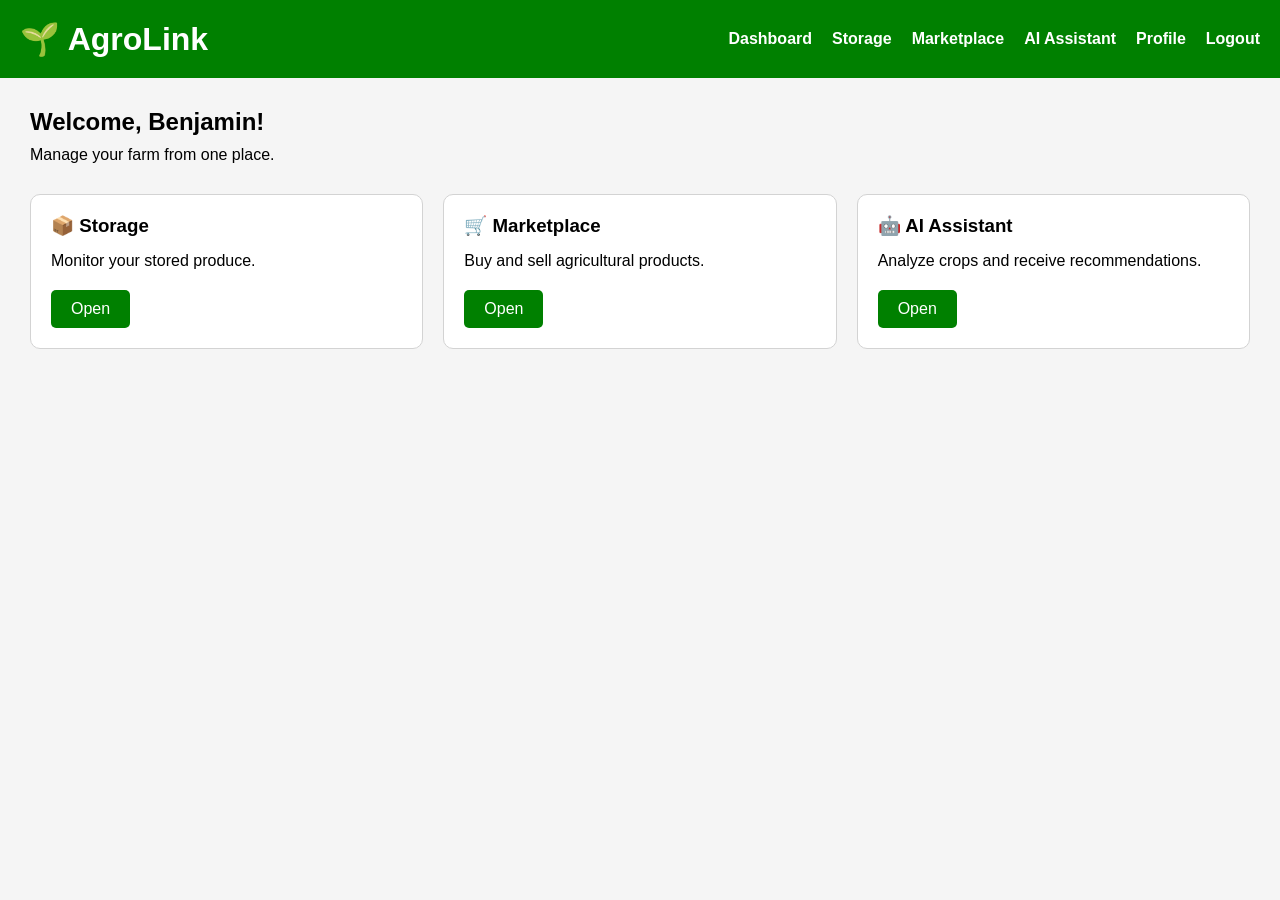
==== pages/dashboard.html @ f993d4ef "Agro-Shield-frontend" ====
<!DOCTYPE html>
<html lang="en">
<head>
    <meta charset="UTF-8">
    <meta name="viewport" content="width=device-width, initial-scale=1.0">
    <title>Dashboard | AgroLink</title>

    <link rel="stylesheet" href="../css/dashboard.css">
</head>

<body>

<header>

    <h1>🌱 AgroLink</h1>

    <nav>
        <a href="dashboard.html">Dashboard</a>
        <a href="storage.html">Storage</a>
        <a href="marketplace.html">Marketplace</a>
        <a href="ai-assistant.html">AI Assistant</a>
        <a href="profile.html">Profile</a>
        <a href="login.html">Logout</a>
    </nav>

</header>

<main>

    <h2>Welcome, Benjamin!</h2>
    <p>Manage your farm from one place.</p>

    <section class="cards">

        <div class="card">
            <h3>📦 Storage</h3>
            <p>Monitor your stored produce.</p>
            <a href="storage.html">Open</a>
        </div>

        <div class="card">
            <h3>🛒 Marketplace</h3>
            <p>Buy and sell agricultural products.</p>
            <a href="marketplace.html">Open</a>
        </div>

        <div class="card">
            <h3>🤖 AI Assistant</h3>
            <p>Analyze crops and receive recommendations.</p>
            <a href="ai-assistant.html">Open</a>
        </div>

    </section>

</main>

<script src="../js/dashboard.js"></script>

</body>
</html>
---- css/dashboard.css ----
* {
    margin: 0;
    padding: 0;
    box-sizing: border-box;
}

body {
    font-family: Arial, Helvetica, sans-serif;
    background-color: whitesmoke;
}

header {
    background-color: green;
    color: white;
    padding: 20px;

    display: flex;
    justify-content: space-between;
    align-items: center;
}

nav {
    display: flex;
    gap: 20px;
}

nav a {
    color: white;
    text-decoration: none;
    font-weight: bold;
}

nav a:hover {
    text-decoration: underline;
}

main {
    padding: 30px;
}

main h2 {
    margin-bottom: 10px;
}

.cards {
    margin-top: 30px;

    display: grid;
    grid-template-columns: repeat(auto-fit, minmax(250px, 1fr));
    gap: 20px;
}

.card {
    background-color: white;
    padding: 20px;
    border-radius: 10px;
    border: 1px solid lightgray;
}

.card h3 {
    margin-bottom: 15px;
}

.card p {
    margin-bottom: 20px;
}

.card a {
    display: inline-block;
    padding: 10px 20px;
    background-color: green;
    color: white;
    text-decoration: none;
    border-radius: 5px;
}

.card a:hover {
    background-color: darkgreen;
}
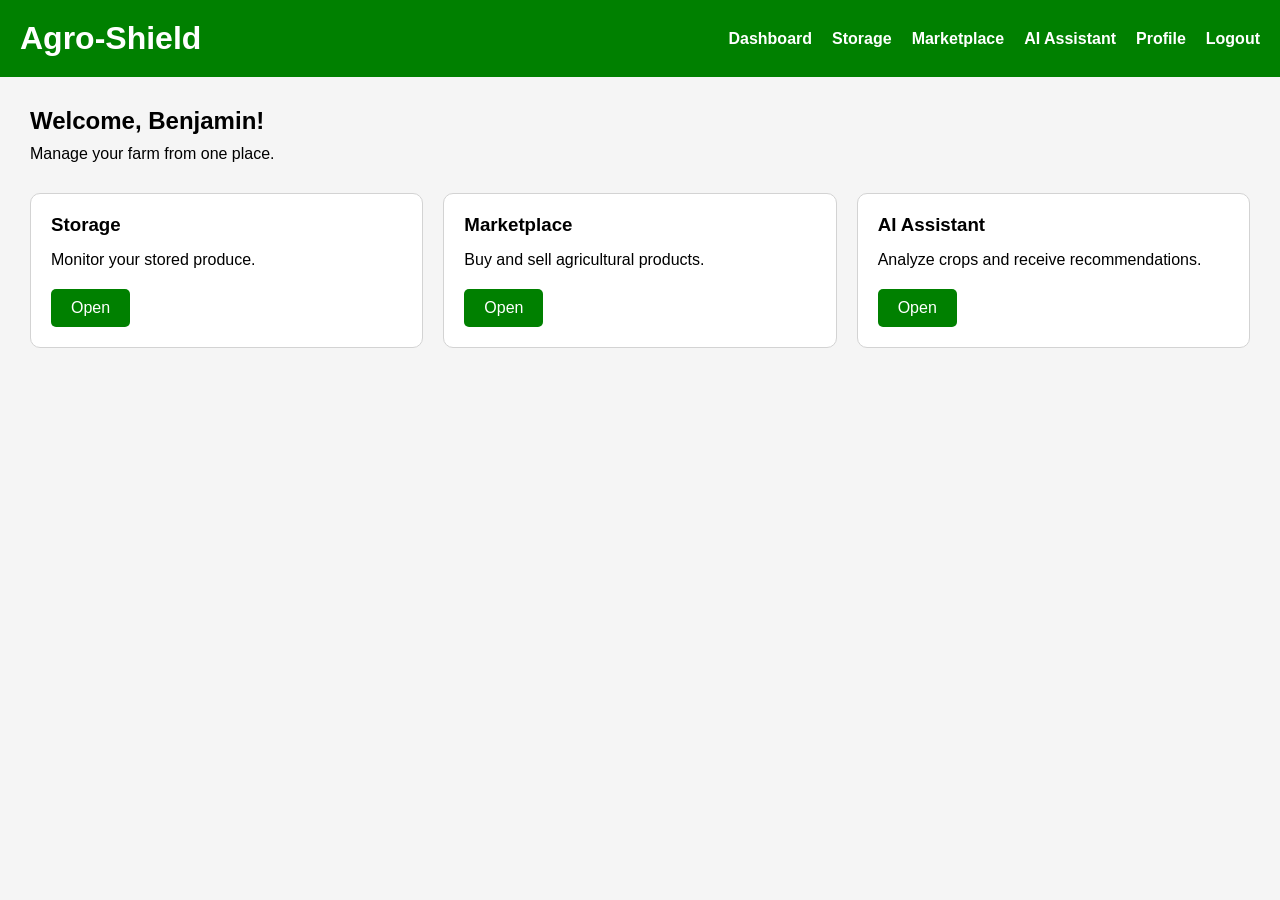
==== commit 7ab0265d: "Agro-Shield-frontend" ====
--- a/pages/dashboard.html
+++ b/pages/dashboard.html
@@ -12,7 +12,7 @@
 
 <header>
 
-    <h1>🌱 AgroLink</h1>
+    <h1>Agro-Shield</h1>
 
     <nav>
         <a href="dashboard.html">Dashboard</a>
@@ -33,19 +33,19 @@
     <section class="cards">
 
         <div class="card">
-            <h3>📦 Storage</h3>
+            <h3>Storage</h3>
             <p>Monitor your stored produce.</p>
             <a href="storage.html">Open</a>
         </div>
 
         <div class="card">
-            <h3>🛒 Marketplace</h3>
+            <h3>Marketplace</h3>
             <p>Buy and sell agricultural products.</p>
             <a href="marketplace.html">Open</a>
         </div>
 
         <div class="card">
-            <h3>🤖 AI Assistant</h3>
+            <h3>AI Assistant</h3>
             <p>Analyze crops and receive recommendations.</p>
             <a href="ai-assistant.html">Open</a>
         </div>
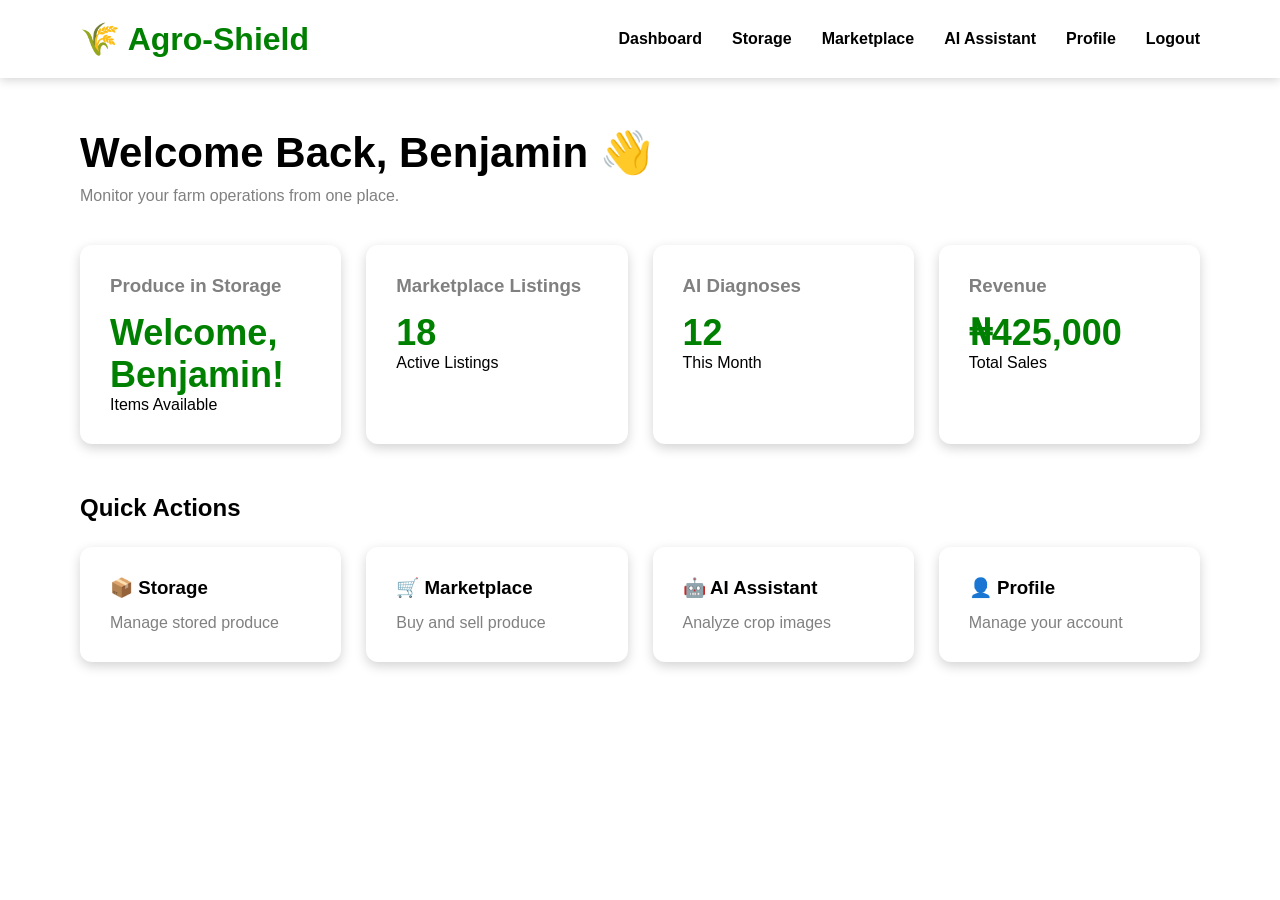
==== commit fd69416f: "Agro-Shield-frontend" ====
--- a/pages/dashboard.html
+++ b/pages/dashboard.html
@@ -3,16 +3,16 @@
 <head>
     <meta charset="UTF-8">
     <meta name="viewport" content="width=device-width, initial-scale=1.0">
-    <title>Dashboard | AgroLink</title>
+    <title>Dashboard | Agro-Shield</title>
 
+    <link rel="stylesheet" href="../css/style.css">
     <link rel="stylesheet" href="../css/dashboard.css">
 </head>
-
 <body>
 
-<header>
+<header class="navbar">
 
-    <h1>Agro-Shield</h1>
+    <div class="logo">🌾 Agro-Shield</div>
 
     <nav>
         <a href="dashboard.html">Dashboard</a>
@@ -25,29 +25,69 @@
 
 </header>
 
-<main>
+<main class="dashboard">
 
-    <h2>Welcome, Benjamin!</h2>
-    <p>Manage your farm from one place.</p>
+    <section class="welcome">
 
-    <section class="cards">
+        <h1>Welcome Back, Benjamin 👋</h1>
+        <p>Monitor your farm operations from one place.</p>
 
-        <div class="card">
-            <h3>Storage</h3>
-            <p>Monitor your stored produce.</p>
-            <a href="storage.html">Open</a>
+    </section>
+
+    <section class="stats">
+
+        <div class="stat-card">
+            <h3>Produce in Storage</h3>
+            <h2>127</h2>
+            <p>Items Available</p>
         </div>
 
-        <div class="card">
-            <h3>Marketplace</h3>
-            <p>Buy and sell agricultural products.</p>
-            <a href="marketplace.html">Open</a>
+        <div class="stat-card">
+            <h3>Marketplace Listings</h3>
+            <h2>18</h2>
+            <p>Active Listings</p>
         </div>
 
-        <div class="card">
-            <h3>AI Assistant</h3>
-            <p>Analyze crops and receive recommendations.</p>
-            <a href="ai-assistant.html">Open</a>
+        <div class="stat-card">
+            <h3>AI Diagnoses</h3>
+            <h2>12</h2>
+            <p>This Month</p>
+        </div>
+
+        <div class="stat-card">
+            <h3>Revenue</h3>
+            <h2>₦425,000</h2>
+            <p>Total Sales</p>
+        </div>
+
+    </section>
+
+    <section class="quick-actions">
+
+        <h2>Quick Actions</h2>
+
+        <div class="actions">
+
+            <a href="storage.html" class="action-card">
+                <h3>📦 Storage</h3>
+                <p>Manage stored produce</p>
+            </a>
+
+            <a href="marketplace.html" class="action-card">
+                <h3>🛒 Marketplace</h3>
+                <p>Buy and sell produce</p>
+            </a>
+
+            <a href="ai-assistant.html" class="action-card">
+                <h3>🤖 AI Assistant</h3>
+                <p>Analyze crop images</p>
+            </a>
+
+            <a href="profile.html" class="action-card">
+                <h3>👤 Profile</h3>
+                <p>Manage your account</p>
+            </a>
+
         </div>
 
     </section>
--- a/css/style.css
+++ b/css/style.css
@@ -0,0 +1,108 @@
+*{
+    margin:0;
+    padding:0;
+    box-sizing:border-box;
+}
+
+body{
+    font-family:Arial,Helvetica,sans-serif;
+    background:white;
+}
+
+.navbar{
+    display:flex;
+    justify-content:space-between;
+    align-items:center;
+    padding:20px 80px;
+    background:white;
+    box-shadow:0 2px 10px lightgray;
+}
+
+.logo{
+    font-size:32px;
+    font-weight:bold;
+    color:green;
+}
+
+nav{
+    display:flex;
+    gap:30px;
+}
+
+nav a{
+    text-decoration:none;
+    color:black;
+    font-weight:bold;
+}
+
+nav a:hover{
+    color:green;
+}
+
+.hero{
+    display:grid;
+    grid-template-columns: 1.2fr 1fr;
+    gap:60px;
+    align-items:center;
+    padding:80px;
+    min-height:85vh;
+}
+
+.hero-content{
+    max-width:700px;
+}
+
+.hero-content h1{
+    font-size:56px;
+    margin-bottom:20px;
+}
+
+
+
+
+.hero-content p{
+    font-size:22px;
+    line-height:1.8;
+    margin-bottom:40px;
+    color:gray;
+}
+
+.hero-buttons{
+    display:flex;
+    gap:20px;
+}
+
+.primary-btn{
+    background:green;
+    color:white;
+    padding:16px 36px;
+    border-radius:8px;
+    text-decoration:none;
+    font-weight:bold;
+}
+
+.secondary-btn{
+    border:2px solid green;
+    color:green;
+    padding:16px 36px;
+    border-radius:8px;
+    text-decoration:none;
+    font-weight:bold;
+}
+
+.primary-btn:hover{
+    background:darkgreen;
+}
+
+.secondary-btn:hover{
+    background:green;
+    color:white;
+}
+
+.hero-image{
+    width:45%;
+}
+
+.hero-image img{
+    width:100%;
+}
--- a/css/dashboard.css
+++ b/css/dashboard.css
@@ -1,79 +1,69 @@
-* {
-    margin: 0;
-    padding: 0;
-    box-sizing: border-box;
+.dashboard{
+    padding:50px 80px;
 }
 
-body {
-    font-family: Arial, Helvetica, sans-serif;
-    background-color: whitesmoke;
+.welcome h1{
+    font-size:42px;
 }
 
-header {
-    background-color: green;
-    color: white;
-    padding: 20px;
-
-    display: flex;
-    justify-content: space-between;
-    align-items: center;
+.welcome p{
+    color:gray;
+    margin-top:10px;
+    margin-bottom:40px;
 }
 
-nav {
-    display: flex;
-    gap: 20px;
+.stats{
+    display:grid;
+    grid-template-columns:repeat(4,1fr);
+    gap:25px;
+    margin-bottom:50px;
 }
 
-nav a {
-    color: white;
-    text-decoration: none;
-    font-weight: bold;
+.stat-card{
+    background:white;
+    padding:30px;
+    border-radius:12px;
+    box-shadow:0 4px 12px lightgray;
 }
 
-nav a:hover {
-    text-decoration: underline;
+.stat-card h3{
+    color:gray;
+    margin-bottom:15px;
 }
 
-main {
-    padding: 30px;
+.stat-card h2{
+    font-size:36px;
+    color:green;
 }
 
-main h2 {
-    margin-bottom: 10px;
+.quick-actions h2{
+    margin-bottom:25px;
 }
 
-.cards {
-    margin-top: 30px;
-
-    display: grid;
-    grid-template-columns: repeat(auto-fit, minmax(250px, 1fr));
-    gap: 20px;
+.actions{
+    display:grid;
+    grid-template-columns:repeat(4,1fr);
+    gap:25px;
 }
 
-.card {
-    background-color: white;
-    padding: 20px;
-    border-radius: 10px;
-    border: 1px solid lightgray;
+.action-card{
+    background:white;
+    padding:30px;
+    border-radius:12px;
+    text-decoration:none;
+    color:black;
+    box-shadow:0 4px 12px lightgray;
+    transition:.3s;
 }
 
-.card h3 {
-    margin-bottom: 15px;
+.action-card:hover{
+    transform:translateY(-6px);
 }
 
-.card p {
-    margin-bottom: 20px;
+.action-card h3{
+    margin-bottom:15px;
 }
 
-.card a {
-    display: inline-block;
-    padding: 10px 20px;
-    background-color: green;
-    color: white;
-    text-decoration: none;
-    border-radius: 5px;
-}
-
-.card a:hover {
-    background-color: darkgreen;
+.action-card p{
+    color:gray;
 }
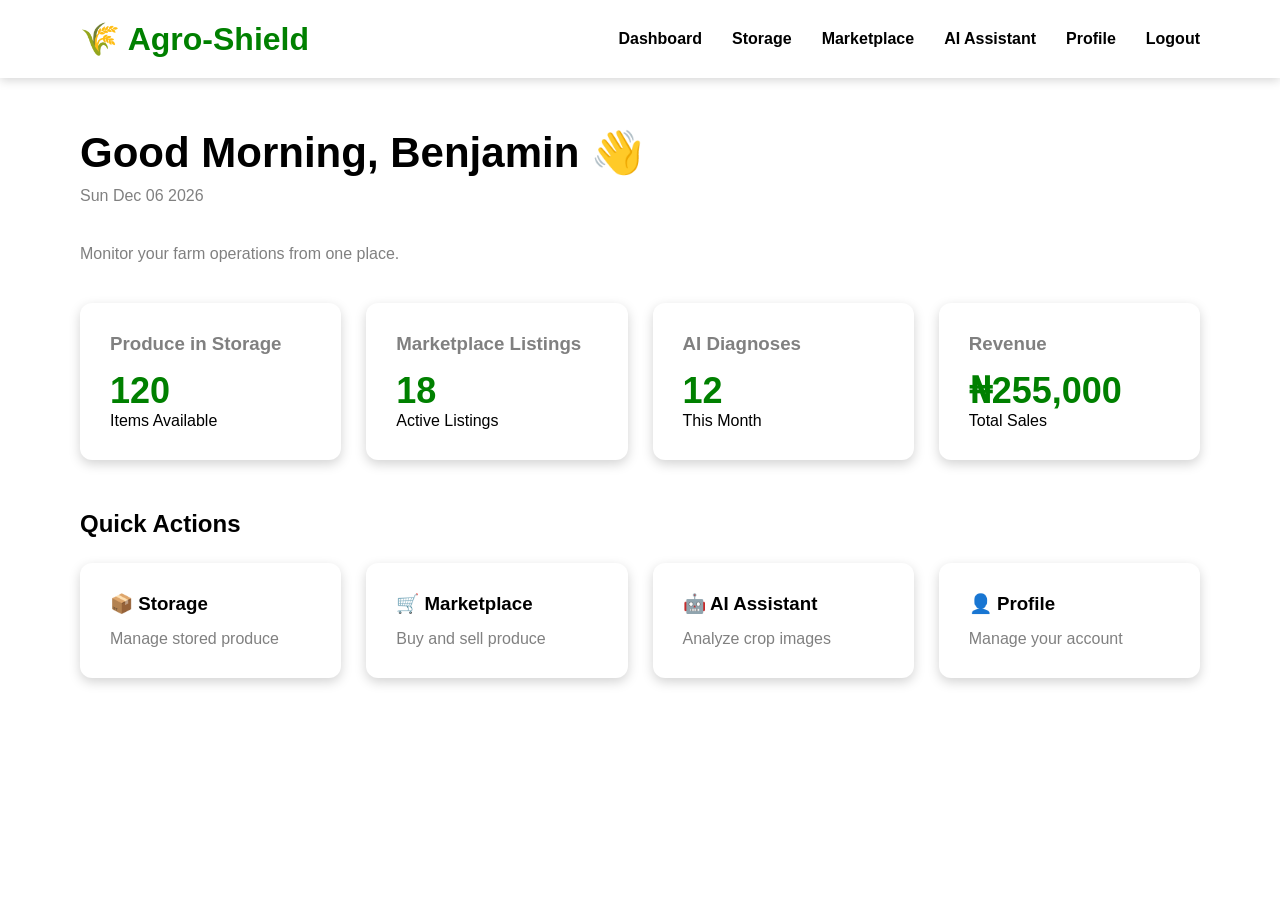
==== commit b64844e6: "Agro-Shield-frontend" ====
--- a/pages/dashboard.html
+++ b/pages/dashboard.html
@@ -29,7 +29,13 @@
 
     <section class="welcome">
 
-        <h1>Welcome Back, Benjamin 👋</h1>
+        <h1>
+        <span id="greeting"></span>,
+        Benjamin 👋
+        </h1>
+
+        <p id="today"></p>
+
         <p>Monitor your farm operations from one place.</p>
 
     </section>
@@ -38,25 +44,28 @@
 
         <div class="stat-card">
             <h3>Produce in Storage</h3>
-            <h2>127</h2>
+            <h2 class="counter" data-target="127">0</h2>            
             <p>Items Available</p>
         </div>
 
         <div class="stat-card">
             <h3>Marketplace Listings</h3>
-            <h2>18</h2>
+
+            <h2 class="counter" data-target="18">0</h2>            
             <p>Active Listings</p>
         </div>
 
         <div class="stat-card">
             <h3>AI Diagnoses</h3>
-            <h2>12</h2>
+            <h2 class="counter" data-target="12">0</h2>            
             <p>This Month</p>
         </div>
 
         <div class="stat-card">
             <h3>Revenue</h3>
-            <h2>₦425,000</h2>
+            <h2>
+                ₦<span class="counter" data-target="425000">0</span>
+            </h2>
             <p>Total Sales</p>
         </div>
 
